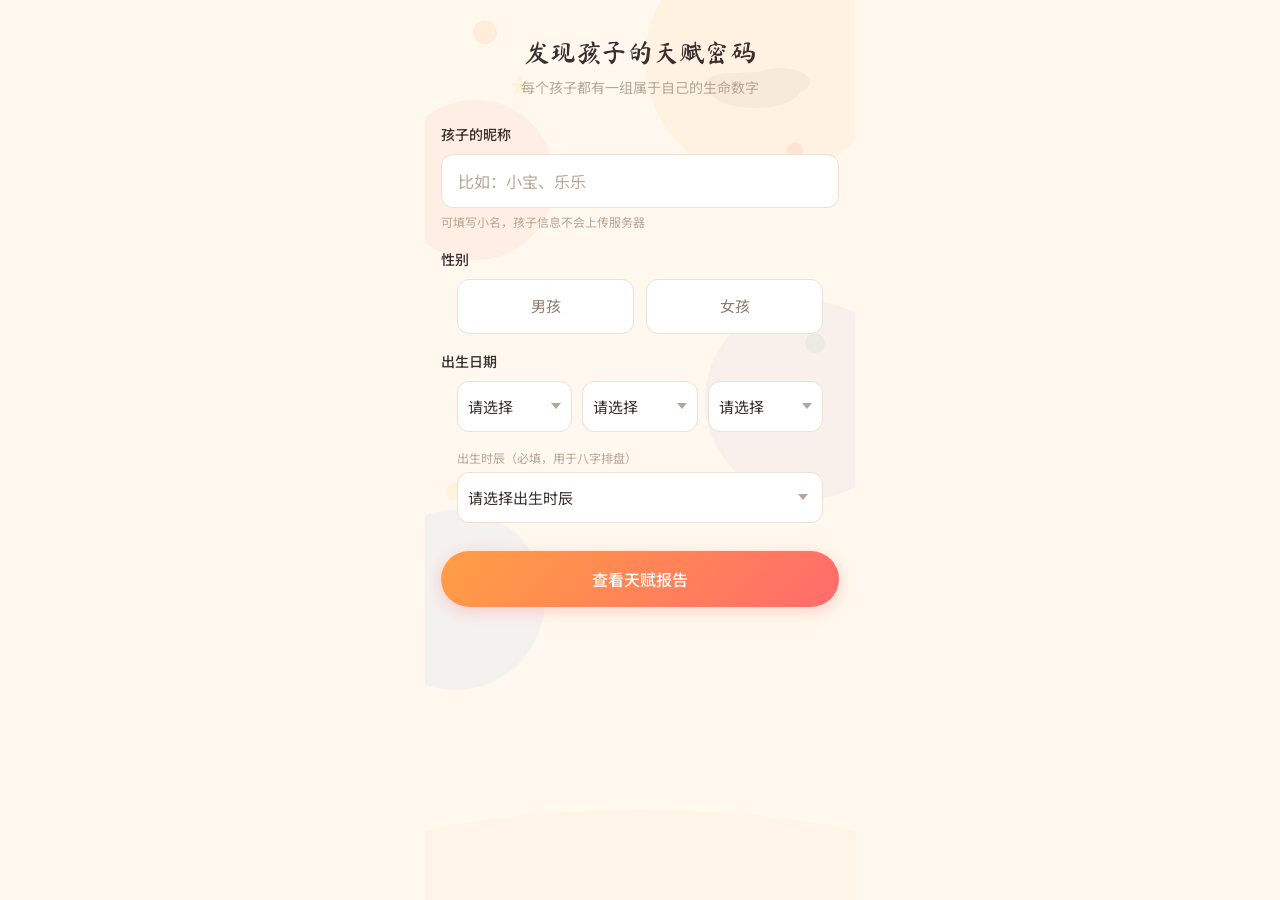
==== input.html @ 56b2bda5 "chore: save progress before switching projects [savepoint] - BaZi module: calcBazi/calcWuXing/calcGe" ====
<!DOCTYPE html>
<html lang="zh-CN">
<head>
<meta charset="UTF-8">
<meta name="viewport" content="width=device-width, initial-scale=1.0, maximum-scale=1.0, user-scalable=no">
<title>输入生日 · 生命数字</title>
<meta name="description" content="输入孩子的生日，发现属于TA的独特天赋密码">
<link rel="stylesheet" href="src/css/common.css">
<style>
  .header-area {
    padding: 36px 20px 12px;
    position: relative;
    z-index: var(--z-content);
    text-align: center;
  }
  .header-area .subtitle {
    font-size: 14px;
    color: var(--text-muted);
    margin-top: 6px;
  }

  .form-section {
    padding: 12px 0 24px;
    position: relative;
    z-index: var(--z-content);
  }

  /* Gender selector */
  .gender-group {
    display: flex;
    gap: 12px;
    margin: 0 16px 16px;
  }
  .gender-option {
    flex: 1;
    padding: 14px;
    border: 1.5px solid var(--border);
    border-radius: var(--radius-input);
    text-align: center;
    font-size: 15px;
    color: var(--text-secondary);
    cursor: pointer;
    background: var(--bg-card);
    transition: border-color var(--dur-fast), background var(--dur-fast);
    -webkit-tap-highlight-color: transparent;
    user-select: none;
  }
  .gender-option:hover { border-color: var(--border-strong); }
  .gender-option.active {
    border-color: var(--c1);
    background: #FFF5F5;
    color: var(--text-primary);
    font-weight: 500;
  }
  .gender-option:focus-visible { outline: 3px solid var(--c5); outline-offset: 2px; }

  /* Birthday picker row */
  .birthday-row {
    display: grid;
    grid-template-columns: 1fr 1fr 1fr;
    gap: 10px;
    margin: 0 16px 16px;
  }
  .birthday-row select {
    width: 100%;
    padding: 14px 10px;
    border: 1.5px solid var(--border);
    border-radius: var(--radius-input);
    font-size: 15px;
    font-family: var(--font-body);
    color: var(--text-primary);
    background: var(--bg-card);
    -webkit-appearance: none;
    appearance: none;
    background-image: url("data:image/svg+xml,%3Csvg xmlns='http://www.w3.org/2000/svg' width='10' height='6'%3E%3Cpath d='M0 0l5 6 5-6z' fill='%23B8A595'/%3E%3C/svg%3E");
    background-repeat: no-repeat;
    background-position: right 10px center;
    padding-right: 28px;
    cursor: pointer;
    transition: border-color var(--dur-fast);
  }
  .birthday-row select:focus {
    outline: none;
    border-color: var(--c5);
    box-shadow: 0 0 0 3px rgba(77,150,255,0.15);
  }

  .error-msg {
    color: var(--c1);
    font-size: 13px;
    margin: 4px 16px 0;
    display: none;
  }
  .error-msg.show { display: block; }

  /* === SVG Decoration === */
  .decor-svg {
    position: absolute;
    top: 0; left: 0; width: 100%; height: 100%;
    pointer-events: none; z-index: var(--z-decor);
  }
</style>
</head>
<body>
<div class="page" id="pageRoot">

  <!-- SVG decoration — clean geometric, not sketchy -->
  <svg class="decor-svg" viewBox="0 0 430 900" preserveAspectRatio="xMidYMin slice" xmlns="http://www.w3.org/2000/svg">
    <!-- Soft color washes -->
    <circle cx="340" cy="60" r="120" fill="#FF9F43" opacity="0.08"/>
    <circle cx="50" cy="180" r="80" fill="#FF6B6B" opacity="0.07"/>
    <circle cx="380" cy="400" r="100" fill="#9B72CF" opacity="0.06"/>
    <circle cx="30" cy="600" r="90" fill="#4D96FF" opacity="0.06"/>
    <!-- Bubbles -->
    <circle cx="60" cy="40" r="12" fill="#FF9F43" opacity="0.12">
      <animate attributeName="cy" values="40;28;40" dur="3s" repeatCount="indefinite"/>
    </circle>
    <circle cx="370" cy="160" r="8" fill="#FF6B6B" opacity="0.10">
      <animate attributeName="cy" values="160;148;160" dur="2.5s" repeatCount="indefinite"/>
    </circle>
    <circle cx="390" cy="350" r="10" fill="#6BCB77" opacity="0.10">
      <animate attributeName="cy" values="350;338;350" dur="3.5s" repeatCount="indefinite"/>
    </circle>
    <circle cx="30" cy="500" r="9" fill="#FFD93D" opacity="0.10">
      <animate attributeName="cy" values="500;488;500" dur="2.8s" repeatCount="indefinite"/>
    </circle>
    <!-- Stars -->
    <polygon points="95,75 97,83 105,83 99,88 101,96 95,91 89,96 91,88 85,83 93,83" fill="#FFD93D" opacity="0.13"/>
    <polygon points="350,280 352,286 358,286 353,290 355,296 350,292 345,296 347,290 342,286 348,286" fill="#C77DFF" opacity="0.10"/>
    <!-- Clouds (clean ellipses, not sketchy) -->
    <g opacity="0.09">
      <ellipse cx="330" cy="90" rx="45" ry="18" fill="#B8A595"/>
      <ellipse cx="355" cy="82" rx="30" ry="14" fill="#B8A595"/>
      <ellipse cx="305" cy="85" rx="25" ry="12" fill="#B8A595"/>
    </g>
    <!-- Ground arc -->
    <ellipse cx="215" cy="870" rx="280" ry="60" fill="#FF9F43" opacity="0.04"/>
  </svg>

  <div class="header-area">
    <h1 class="title-page">发现孩子的天赋密码</h1>
    <p class="subtitle">每个孩子都有一组属于自己的生命数字</p>
  </div>

  <form class="form-section" id="inputForm" autocomplete="off" novalidate>
    <!-- Name -->
    <div class="input-group">
      <label for="childName">孩子的昵称</label>
      <input type="text" id="childName" placeholder="比如：小宝、乐乐" maxlength="20" required>
      <div class="hint">可填写小名，孩子信息不会上传服务器</div>
    </div>

    <!-- Gender -->
    <div class="input-group">
      <label>性别</label>
      <div class="gender-group" id="genderGroup">
        <div class="gender-option" data-value="male" tabindex="0" role="radio" aria-checked="false">男孩</div>
        <div class="gender-option" data-value="female" tabindex="0" role="radio" aria-checked="false">女孩</div>
      </div>
    </div>

    <!-- Birthday -->
    <div class="input-group">
      <label>出生日期</label>
      <div class="birthday-row">
        <select id="birthYear" required></select>
        <select id="birthMonth" required></select>
        <select id="birthDay" required></select>
      </div>
      <div class="hint" style="margin:0 16px 4px;">出生时辰（必填，用于八字排盘）</div>
      <select id="birthHour" style="width:calc(100% - 32px);margin:0 16px 12px;padding:14px 10px;border:1.5px solid var(--border);border-radius:var(--radius-input);font-size:15px;font-family:var(--font-body);color:var(--text-primary);background:var(--bg-card);-webkit-appearance:none;appearance:none;background-image:url(&quot;data:image/svg+xml,%3Csvg xmlns='http://www.w3.org/2000/svg' width='10' height='6'%3E%3Cpath d='M0 0l5 6 5-6z' fill='%23B8A595'/%3E%3C/svg%3E&quot;);background-repeat:no-repeat;background-position:right 14px center;padding-right:32px;cursor:pointer;">
        <option value="">请选择出生时辰</option>
        <option value="23">子时 23:00-01:00</option>
        <option value="1">丑时 01:00-03:00</option>
        <option value="3">寅时 03:00-05:00</option>
        <option value="5">卯时 05:00-07:00</option>
        <option value="7">辰时 07:00-09:00</option>
        <option value="9">巳时 09:00-11:00</option>
        <option value="11">午时 11:00-13:00</option>
        <option value="13">未时 13:00-15:00</option>
        <option value="15">申时 15:00-17:00</option>
        <option value="17">酉时 17:00-19:00</option>
        <option value="19">戌时 19:00-21:00</option>
        <option value="21">亥时 21:00-23:00</option>
      </select>
    </div>

    <div class="error-msg" id="errorMsg"></div>

    <!-- Submit -->
    <div class="section">
      <button type="submit" class="btn-primary" style="margin: 0 16px; width: calc(100% - 32px);">
        查看天赋报告
      </button>
    </div>
  </form>

</div>

<script src="src/js/common.js"></script>
<script src="src/data/calculator.js"></script>
<script>
(function() {
  const form = document.getElementById('inputForm');
  const nameInput = document.getElementById('childName');
  const yearSelect = document.getElementById('birthYear');
  const monthSelect = document.getElementById('birthMonth');
  const daySelect = document.getElementById('birthDay');
  const hourSelect = document.getElementById('birthHour');
  const errorEl = document.getElementById('errorMsg');
  const genderGroup = document.getElementById('genderGroup');
  let selectedGender = '';

  // Populate selectors
  yearSelect.innerHTML = generateYearOptions(1980, getCurrentYear());
  monthSelect.innerHTML = generateMonthOptions();
  daySelect.innerHTML = generateDayOptions();

  // Gender selection
  genderGroup.addEventListener('click', function(e) {
    const opt = e.target.closest('.gender-option');
    if (!opt) return;
    genderGroup.querySelectorAll('.gender-option').forEach(o => {
      o.classList.remove('active');
      o.setAttribute('aria-checked', 'false');
    });
    opt.classList.add('active');
    opt.setAttribute('aria-checked', 'true');
    selectedGender = opt.dataset.value;
  });

  // Keyboard support for gender
  genderGroup.addEventListener('keydown', function(e) {
    if (e.key === 'Enter' || e.key === ' ') {
      e.preventDefault();
      const opt = e.target.closest('.gender-option');
      if (opt) { opt.click(); }
    }
  });

  // Validate
  function validate() {
    errorEl.classList.remove('show');
    if (!nameInput.value.trim()) {
      showError('请输入孩子的昵称');
      return false;
    }
    if (!selectedGender) {
      showError('请选择性别');
      return false;
    }
    if (!yearSelect.value || !monthSelect.value || !daySelect.value) {
      showError('请选择完整的出生日期');
      return false;
    }
    if (!hourSelect.value) {
      showError('请选择出生时辰（八字排盘必须）');
      return false;
    }
    const y = parseInt(yearSelect.value);
    const m = parseInt(monthSelect.value);
    const d = parseInt(daySelect.value);
    if (d > new Date(y, m, 0).getDate()) {
      showError('请选择正确的日期');
      return false;
    }
    // Future date check
    const bd = new Date(y, m - 1, d);
    if (bd > new Date()) {
      showError('出生日期不能是未来时间');
      return false;
    }
    return true;
  }

  function showError(msg) {
    errorEl.textContent = msg;
    errorEl.classList.add('show');
  }

  // Submit
  form.addEventListener('submit', function(e) {
    e.preventDefault();
    if (!validate()) return;

    const params = {
      name: nameInput.value.trim(),
      year: parseInt(yearSelect.value),
      month: parseInt(monthSelect.value),
      day: parseInt(daySelect.value),
      gender: selectedGender,
    };
    params.hour = parseInt(hourSelect.value);

    navigate('report-free.html', params);
  });
})();
</script>
</body>
</html>
---- src/css/common.css ----
@import url('https://fonts.googleapis.com/css2?family=Ma+Shan+Zheng&family=Noto+Sans+SC:wght@400;500;600&display=swap');

/* === Design Tokens === */
:root {
  /* Backgrounds */
  --bg-page: #FFF8EE;
  --bg-card: #FFFFFF;
  --bg-warm: #FFF5EB;
  --bg-soft: #FFFAF6;

  /* Borders */
  --border: #EDE0D5;
  --border-strong: #D4C4B2;

  /* Text */
  --text-primary: #3A2E2E;
  --text-secondary: #8C7A6B;
  --text-muted: #B8A595;

  /* Rainbow accent colors */
  --c1: #FF6B6B;
  --c2: #FF9F43;
  --c3: #FFD93D;
  --c4: #6BCB77;
  --c5: #4D96FF;
  --c6: #9B72CF;
  --c7: #C77DFF;
  --c8: #FFB830;
  --c9: #C4B5A5;

  /* Button */
  --btn-gradient: linear-gradient(135deg, #FF9F43, #FF6B6B);
  --btn-shadow: 0 4px 16px rgba(255, 107, 107, 0.3);

  /* Radius */
  --radius-page: 28px;
  --radius-card: 20px;
  --radius-input: 12px;
  --radius-btn: 100px;
  --radius-tag: 10px;

  /* Typography */
  --font-display: 'Ma Shan Zheng', cursive;
  --font-body: 'Noto Sans SC', system-ui, -apple-system, sans-serif;

  /* Z-index scale */
  --z-decor: 0;
  --z-content: 1;
  --z-sticky: 100;
  --z-overlay: 200;
  --z-modal: 300;
  --z-toast: 400;

  /* Transitions */
  --ease-out: cubic-bezier(0.19, 1, 0.22, 1);
  --dur-fast: 150ms;
  --dur-normal: 220ms;
  --dur-slow: 300ms;
}

/* === Reset === */
*, *::before, *::after { box-sizing: border-box; margin: 0; padding: 0; }

html {
  scroll-behavior: smooth;
  -webkit-text-size-adjust: 100%;
}

body {
  font-family: var(--font-body);
  background: var(--bg-page);
  color: var(--text-primary);
  line-height: 1.65;
  -webkit-font-smoothing: antialiased;
  -moz-osx-font-smoothing: grayscale;
  display: flex;
  justify-content: center;
  min-height: 100dvh;
}

/* === Page wrapper — max 430px mobile-first === */
.page {
  width: 100%;
  max-width: 430px;
  min-height: 100dvh;
  position: relative;
  overflow-x: hidden;
  padding-bottom: 40px;
}

/* === SVG decoration layer === */
.decor-layer {
  position: absolute;
  top: 0; left: 0; width: 100%; height: 100%;
  pointer-events: none;
  z-index: var(--z-decor);
  overflow: hidden;
}

/* === Buttons === */
.btn-primary {
  display: block;
  width: 100%;
  background: var(--btn-gradient);
  box-shadow: var(--btn-shadow);
  border-radius: var(--radius-btn);
  color: #fff;
  font-size: 16px;
  font-weight: 500;
  font-family: var(--font-body);
  padding: 16px 24px;
  border: none;
  cursor: pointer;
  text-align: center;
  text-decoration: none;
  transition: transform var(--dur-fast) var(--ease-out),
              box-shadow var(--dur-fast) var(--ease-out);
  -webkit-tap-highlight-color: transparent;
}
.btn-primary:hover { transform: translateY(-1px); box-shadow: 0 6px 24px rgba(255,107,107,0.4); }
.btn-primary:active { transform: scale(0.98); }
.btn-primary:focus-visible { outline: 3px solid var(--c5); outline-offset: 2px; }
.btn-primary:disabled { opacity: 0.5; cursor: not-allowed; transform: none; }

.btn-ghost {
  display: block;
  width: 100%;
  background: transparent;
  border: 1.5px solid var(--border);
  border-radius: var(--radius-btn);
  color: var(--text-secondary);
  font-size: 15px;
  font-weight: 400;
  font-family: var(--font-body);
  padding: 14px 24px;
  cursor: pointer;
  text-align: center;
  text-decoration: none;
  transition: border-color var(--dur-fast), color var(--dur-fast);
  -webkit-tap-highlight-color: transparent;
}
.btn-ghost:hover { border-color: var(--border-strong); color: var(--text-primary); }
.btn-ghost:active { background: var(--bg-warm); }
.btn-ghost:focus-visible { outline: 3px solid var(--c5); outline-offset: 2px; }

.btn-small {
  display: inline-block;
  background: var(--btn-gradient);
  color: #fff;
  font-size: 14px;
  font-weight: 500;
  font-family: var(--font-body);
  padding: 10px 22px;
  border-radius: var(--radius-btn);
  border: none;
  cursor: pointer;
  text-decoration: none;
  transition: transform var(--dur-fast) var(--ease-out);
}
.btn-small:hover { transform: translateY(-1px); }
.btn-small:active { transform: scale(0.97); }

/* === Cards === */
.card {
  background: var(--bg-card);
  border-radius: var(--radius-card);
  padding: 20px;
  margin: 0 16px 12px;
  position: relative;
  z-index: var(--z-content);
  box-shadow: 0 2px 12px rgba(58,46,46,0.06);
}

.card-warm {
  background: var(--bg-warm);
  border-radius: var(--radius-card);
  padding: 20px;
  margin: 0 16px 12px;
  position: relative;
  z-index: var(--z-content);
}

/* Orange gradient card (for missing numbers) */
.card-highlight {
  background: linear-gradient(135deg, #FFF5EB 0%, #FFF0E0 100%);
  border-radius: var(--radius-card);
  padding: 20px;
  margin: 0 16px 12px;
  position: relative;
  z-index: var(--z-content);
  border: 1.5px solid rgba(255,159,67,0.25);
}

/* === Typography === */
.title-page {
  font-family: var(--font-display);
  font-size: 26px;
  font-weight: 400;
  color: var(--text-primary);
  letter-spacing: -0.01em;
  line-height: 1.3;
}

.title-section {
  font-family: var(--font-display);
  font-size: 22px;
  font-weight: 400;
  color: var(--text-primary);
  line-height: 1.35;
}

.body-text {
  font-size: 15px;
  color: var(--text-secondary);
  line-height: 1.7;
  max-width: 65ch;
  text-wrap: pretty;
}

.caption {
  font-size: 13px;
  color: var(--text-muted);
  line-height: 1.5;
}

/* === Animations === */
@keyframes numberBounce {
  0% { transform: scale(0); opacity: 0; }
  60% { transform: scale(1.12); }
  100% { transform: scale(1); opacity: 1; }
}

@keyframes fadeUp {
  from { opacity: 0; transform: translateY(16px); }
  to { opacity: 1; transform: translateY(0); }
}

@keyframes float {
  0%, 100% { transform: translateY(0); }
  50% { transform: translateY(-6px); }
}

@keyframes compassCalibrate {
  0%   { opacity: 0; transform: scale(0.8) rotate(-180deg); }
  70%  { transform: scale(1.05) rotate(10deg); }
  100% { opacity: 1; transform: scale(1) rotate(0deg); }
}

.anim-fade-up {
  animation: fadeUp 0.4s var(--ease-out) both;
}

.stagger-1 { animation-delay: 0.05s; }
.stagger-2 { animation-delay: 0.12s; }
.stagger-3 { animation-delay: 0.19s; }
.stagger-4 { animation-delay: 0.26s; }
.stagger-5 { animation-delay: 0.33s; }
.stagger-6 { animation-delay: 0.40s; }

@media (prefers-reduced-motion: reduce) {
  *, *::before, *::after {
    animation-duration: 0.01ms !important;
    animation-iteration-count: 1 !important;
    transition-duration: 0.01ms !important;
  }
}

/* ============================================
   彩虹天赋罗盘 v3 — 300x300 指南针
   ============================================ */

.compass-wrapper {
  display: flex;
  flex-direction: column;
  align-items: center;
  padding: 16px 0 8px;
  position: relative;
  z-index: var(--z-content);
}

.compass-container {
  position: relative;
  width: 300px;
  height: 300px;
  animation: compassCalibrate 1.5s cubic-bezier(0.25, 1, 0.5, 1) forwards;
}

.compass-main-svg {
  position: absolute;
  top: 0; left: 0;
  width: 100%; height: 100%;
  pointer-events: none;
}

/* Center badge */
.compass-center {
  position: absolute;
  top: 50%; left: 50%;
  transform: translate(-50%, -50%);
  z-index: 3;
}

.compass-center-badge {
  width: 80px; height: 80px;
  border-radius: 50%;
  display: flex;
  align-items: center;
  justify-content: center;
  font-family: var(--font-display);
  font-size: 48px;
  color: #FFFFFF;
  box-shadow: 0 4px 24px rgba(0,0,0,0.14);
  position: relative;
  z-index: 3;
}

.compass-center-ring {
  position: absolute;
  width: 96px; height: 96px;
  border-radius: 50%;
  top: 50%; left: 50%;
  transform: translate(-50%, -50%);
  border: 2px solid rgba(212,196,178,0.35);
  pointer-events: none;
  z-index: 2;
}

/* Rotating dashed rings */
@keyframes ringRotateCW {
  from { transform: rotate(0deg); }
  to   { transform: rotate(360deg); }
}
@keyframes ringRotateCCW {
  from { transform: rotate(360deg); }
  to   { transform: rotate(0deg); }
}

.compass-ring-inner {
  transform-origin: 150px 150px;
  animation: ringRotateCW 22s linear infinite;
}

.compass-ring-outer {
  transform-origin: 150px 150px;
  animation: ringRotateCCW 28s linear infinite;
}

/* Compass summary text */
.compass-summary {
  text-align: center;
  font-size: 14px;
  color: var(--text-secondary);
  max-width: 300px;
  margin: 8px auto 0;
  line-height: 1.6;
  position: relative;
  z-index: var(--z-content);
}

/* Compass label */
.compass-label {
  text-align: center;
  font-family: var(--font-display);
  font-size: 18px;
  color: var(--text-primary);
  margin-top: 4px;
  position: relative;
  z-index: var(--z-content);
}

.compass-sub-label {
  text-align: center;
  font-size: 13px;
  color: var(--text-muted);
  margin-top: 2px;
  margin-bottom: 4px;
  position: relative;
  z-index: var(--z-content);
}

/* ============================================
   Report sections (free page)
   ============================================ */

/* Section header */
.section-header {
  display: flex; align-items: center; gap: 10px;
  margin: 20px 16px 8px;
  position: relative;
  z-index: var(--z-content);
}
.section-header .section-icon {
  width: 28px; height: 28px;
  border-radius: 50%;
  display: flex; align-items: center; justify-content: center;
  font-size: 14px;
  color: #fff;
  flex-shrink: 0;
}
.section-header .section-title {
  font-family: var(--font-display);
  font-size: 20px;
  color: var(--text-primary);
}

/* Strengths — colored dot list */
.strength-list {
  list-style: none;
  padding: 0;
}
.strength-list li {
  font-size: 15px;
  color: var(--text-secondary);
  line-height: 1.7;
  padding: 6px 0 6px 24px;
  position: relative;
}
.strength-dot {
  position: absolute;
  left: 0; top: 14px;
  width: 10px; height: 10px;
  border-radius: 50%;
}

/* Direction tags */
.direction-tags {
  display: flex; flex-wrap: wrap; gap: 10px;
}
.direction-tag {
  display: inline-block;
  font-size: 14px;
  font-weight: 500;
  padding: 8px 16px;
  border-radius: var(--radius-tag);
  color: #fff;
}

/* Parenting tips — numbered list */
.tips-list {
  list-style: none;
  padding: 0;
  counter-reset: tip;
}
.tips-list li {
  font-size: 15px;
  color: var(--text-secondary);
  line-height: 1.7;
  padding: 8px 0 8px 28px;
  position: relative;
  counter-increment: tip;
}
.tips-list li::before {
  content: counter(tip);
  position: absolute;
  left: 0; top: 10px;
  width: 20px; height: 20px;
  border-radius: 50%;
  background: var(--c2);
  color: #fff;
  font-size: 12px;
  font-weight: 600;
  display: flex; align-items: center; justify-content: center;
}

/* Missing number item */
.missing-item {
  display: flex; align-items: flex-start; gap: 12px;
  padding: 14px 0;
}
.missing-item + .missing-item {
  border-top: 1px solid rgba(0,0,0,0.06);
}
.missing-num-badge {
  width: 40px; height: 40px;
  border-radius: 50%;
  display: flex; align-items: center; justify-content: center;
  font-family: var(--font-display);
  font-size: 22px;
  color: #fff;
  flex-shrink: 0;
}
.missing-num-body {
  flex: 1;
}
.missing-num-desc {
  font-size: 14px;
  color: var(--text-secondary);
  line-height: 1.6;
}
.missing-num-advice {
  font-size: 13px;
  color: var(--c2);
  font-weight: 500;
  margin-top: 4px;
}

/* No missing — balanced */
.missing-balanced {
  text-align: center;
  padding: 16px 0;
}
.missing-balanced .balanced-icon {
  font-size: 36px;
  display: block;
  margin-bottom: 8px;
}
.missing-balanced .balanced-text {
  font-size: 15px;
  color: var(--text-secondary);
  line-height: 1.6;
}

/* ============================================
   Paywall (dashed card, no QR)
   ============================================ */

.paywall-card {
  margin: 20px 16px;
  padding: 24px 20px;
  border: 2px dashed var(--border-strong);
  border-radius: var(--radius-card);
  background: var(--bg-card);
  text-align: center;
  position: relative;
  z-index: var(--z-content);
}

.paywall-title {
  font-family: var(--font-display);
  font-size: 22px;
  color: var(--text-primary);
  margin-bottom: 4px;
}

.paywall-price {
  font-family: var(--font-display);
  font-size: 32px;
  color: var(--c1);
}

.paywall-list {
  text-align: left;
  list-style: none;
  display: inline-block;
  margin: 16px 0;
}
.paywall-list li {
  font-size: 14px;
  color: var(--text-secondary);
  line-height: 2.2;
}
.paywall-list li::before {
  content: '✦ ';
  color: var(--c2);
  font-size: 12px;
}

/* ============================================
   Rainbow intro card (index.html)
   ============================================ */

.intro-card {
  background: var(--bg-card);
  border-radius: var(--radius-card);
  padding: 20px;
  margin: 0 16px 12px;
  position: relative;
  z-index: var(--z-content);
  box-shadow: 0 2px 12px rgba(58,46,46,0.05);
}
.intro-card::before {
  content: '';
  position: absolute;
  left: 0; top: 16px; bottom: 16px;
  width: 3px;
  border-radius: 2px;
  background: linear-gradient(180deg,
    #FF6B6B, #FF9F43, #FFD93D, #6BCB77, #4D96FF, #9B72CF, #C77DFF);
}
.intro-card .intro-title {
  font-family: var(--font-display);
  font-size: 18px;
  color: var(--text-primary);
  margin-bottom: 8px;
}
.intro-card .intro-text {
  font-size: 14px;
  color: var(--text-secondary);
  line-height: 1.75;
}

/* ============================================
   简版罗盘（report-free 顶部，适合截图分享）
   ============================================ */

.compass-mini {
  display: flex; flex-direction: column; align-items: center;
  padding: 24px 0 8px;
  position: relative;
  z-index: var(--z-content);
  max-width: 80%;
  margin: 0 auto;
}

.compass-mini-ring {
  position: relative;
  width: 200px; height: 200px;
}

.compass-mini-ring svg {
  width: 100%; height: 100%;
}

.compass-mini-badge {
  position: absolute;
  top: 50%; left: 50%;
  transform: translate(-50%, -50%);
  width: 100px; height: 100px;
  border-radius: 50%;
  display: flex; flex-direction: column;
  align-items: center; justify-content: center;
  font-family: var(--font-display);
  color: #fff;
  z-index: 2;
}

.compass-mini-num {
  font-size: 52px; line-height: 1;
}

.compass-mini-name {
  font-size: 14px; margin-top: 2px;
  font-family: var(--font-body);
  font-weight: 500;
}

.compass-mini-core {
  font-family: var(--font-display);
  font-size: 24px;
  color: var(--text-primary);
  margin-top: 12px;
  text-align: center;
}

.compass-mini-desc {
  font-size: 13px;
  color: var(--text-muted);
  margin-top: 4px;
  text-align: center;
}

/* ============================================
   3×3 数字九宫格
   ============================================ */

.num-grid {
  display: grid;
  grid-template-columns: repeat(3, 1fr);
  grid-template-rows: repeat(3, 1fr);
  gap: 8px;
  width: 100%;
  max-width: 280px;
  margin: 0 auto;
  aspect-ratio: 1;
}

.num-grid-cell {
  position: relative;
  border-radius: 12px;
  display: flex;
  flex-direction: column;
  align-items: center;
  justify-content: center;
  aspect-ratio: 1;
}

.num-grid-cell.present {
  background: var(--bg-warm);
  border: 2px solid transparent;
}
.num-grid-cell.present .cell-num {
  font-family: var(--font-display);
  font-size: 30px;
  color: var(--text-primary);
  line-height: 1;
}
.num-grid-cell.present .cell-count {
  position: absolute;
  top: 6px; right: 8px;
  font-size: 12px;
  font-weight: 600;
  color: var(--text-secondary);
}
.num-grid-cell.present .cell-dot {
  width: 52px; height: 52px;
  border-radius: 50%;
  display: flex; align-items: center; justify-content: center;
  margin-bottom: 2px;
}

.num-grid-cell.missing {
  background: transparent;
  border: 1.5px dashed var(--border);
}
.num-grid-cell.missing .cell-num {
  font-family: var(--font-display);
  font-size: 26px;
  color: #D4C4B2;
  line-height: 1;
}
.num-grid-cell.missing .cell-label {
  font-size: 9px;
  color: var(--text-muted);
}

/* Grid tags */
.grid-tags {
  display: flex; flex-wrap: wrap; gap: 6px;
  margin-top: 12px;
  justify-content: center;
}
.grid-tag {
  display: inline-block;
  font-size: 12px;
  font-weight: 500;
  padding: 4px 10px;
  border-radius: var(--radius-tag);
  color: #fff;
}
.grid-tag.missing-tag {
  background: #E8E0D8;
  color: #A8917A;
}

/* Tag row labels */
.grid-tag-row {
  display: flex; align-items: center; gap: 8px;
  margin-top: 12px;
  justify-content: center;
  flex-wrap: wrap;
}
.grid-tag-label {
  font-size: 11px;
  font-weight: 500;
  padding: 3px 8px;
  border-radius: 4px;
  color: #fff;
}
.grid-tag-label.green { background: var(--c4); }
.grid-tag-label.red { background: var(--c1); }

/* ============================================
   Connection lines card
   ============================================ */

.connection-item {
  display: flex; align-items: flex-start; gap: 10px;
  padding: 10px 0;
}
.connection-item + .connection-item {
  border-top: 1px solid var(--border);
}
.connection-tags {
  display: flex; align-items: center; gap: 6px;
  flex-shrink: 0;
  min-width: 64px;
}
.connection-num-tag {
  width: 26px; height: 26px;
  border-radius: 50%;
  display: flex; align-items: center; justify-content: center;
  font-size: 13px; font-weight: 600;
  color: #fff;
}
.connection-arrow {
  font-size: 12px;
  color: var(--text-muted);
}
.connection-info {
  flex: 1;
}
.connection-name {
  font-size: 14px;
  font-weight: 500;
  color: var(--text-primary);
}
.connection-desc {
  font-size: 13px;
  color: var(--text-secondary);
  line-height: 1.5;
  margin-top: 2px;
}
.connection-triple {
  background: linear-gradient(135deg, #FFF5EB, #FFF0E0);
  border: 1.5px solid rgba(255,159,67,0.2);
  border-radius: 10px;
  padding: 10px 12px;
}
.connection-triple .connection-name {
  color: var(--c2);
}

/* ============================================
   Dual-circle compatibility SVG
   ============================================ */

.compat-circles {
  display: flex; justify-content: center;
  padding: 16px 0;
}
.compat-circles svg {
  width: 260px; height: 180px;
}

.compat-score-bar {
  display: flex; align-items: center; gap: 10px;
  justify-content: center;
  margin-top: 8px;
}
.compat-score-label {
  font-size: 13px;
  color: var(--text-secondary);
}
.compat-score-track {
  width: 160px; height: 6px;
  background: #EDE0D5;
  border-radius: 3px;
  overflow: hidden;
}
.compat-score-fill {
  height: 100%;
  border-radius: 3px;
  background: linear-gradient(90deg, var(--c1), var(--c2), var(--c4));
  transition: width 0.8s var(--ease-out);
}
.compat-score-num {
  font-family: var(--font-display);
  font-size: 20px;
  color: var(--text-primary);
}

/* ============================================
   Compatibility cards
   ============================================ */

/* Relation card */
.relation-card {
  text-align: center;
}
.relation-type {
  display: inline-block;
  font-family: var(--font-display);
  font-size: 18px;
  color: var(--c2);
  padding: 4px 16px;
  background: var(--bg-warm);
  border-radius: var(--radius-btn);
  margin-bottom: 8px;
}
.relation-summary {
  font-size: 14px;
  color: var(--text-secondary);
  line-height: 1.7;
}

/* Conflict item */
.conflict-item {
  padding: 10px 0 10px 14px;
  border-left: 3px solid;
  margin-bottom: 8px;
}
.conflict-item .conflict-scene {
  font-size: 14px;
  font-weight: 500;
  color: var(--text-primary);
  margin-bottom: 4px;
}
.conflict-item .conflict-reason {
  font-size: 13px;
  color: var(--text-secondary);
  line-height: 1.5;
}

/* Blindspot card */
.blindspot-card {
  background: var(--bg-warm);
  border-radius: var(--radius-card);
  padding: 18px;
  margin: 0 16px 12px;
  position: relative;
  z-index: var(--z-content);
}
.blindspot-label {
  font-size: 12px;
  color: var(--text-muted);
  font-weight: 500;
  margin-bottom: 6px;
}
.blindspot-text {
  font-size: 14px;
  color: var(--text-secondary);
  line-height: 1.75;
}

/* Dad entry card */
.dad-entry-card {
  margin: 0 16px 12px;
  padding: 18px;
  border: 2px dashed var(--border);
  border-radius: var(--radius-card);
  text-align: center;
  position: relative;
  z-index: var(--z-content);
}
.dad-entry-label {
  font-size: 14px;
  color: var(--text-secondary);
  margin-bottom: 10px;
}
.dad-entry-form {
  display: grid;
  grid-template-columns: 1fr 1fr 1fr;
  gap: 8px;
}
.dad-entry-form select {
  padding: 10px 6px;
  border: 1.5px solid var(--border);
  border-radius: var(--radius-input);
  font-size: 14px;
  font-family: var(--font-body);
  color: var(--text-primary);
  background: var(--bg-card);
  -webkit-appearance: none; appearance: none;
}

/* === Form inputs === */
.input-group {
  margin: 0 16px 16px;
  position: relative;
  z-index: var(--z-content);
}

.input-group label {
  display: block;
  font-size: 14px;
  font-weight: 500;
  color: var(--text-primary);
  margin-bottom: 8px;
}

.input-group input,
.input-group select {
  width: 100%;
  padding: 14px 16px;
  border: 1.5px solid var(--border);
  border-radius: var(--radius-input);
  font-size: 16px;
  font-family: var(--font-body);
  color: var(--text-primary);
  background: var(--bg-card);
  transition: border-color var(--dur-fast);
  -webkit-appearance: none;
  appearance: none;
}

.input-group input::placeholder { color: var(--text-muted); }

.input-group input:focus,
.input-group select:focus {
  outline: none;
  border-color: var(--c5);
  box-shadow: 0 0 0 3px rgba(77,150,255,0.15);
}

.input-group .hint {
  font-size: 12px;
  color: var(--text-muted);
  margin-top: 4px;
}

/* === Tag / Badge === */
.tag {
  display: inline-block;
  background: var(--bg-warm);
  color: var(--text-secondary);
  font-size: 13px;
  padding: 4px 12px;
  border-radius: var(--radius-tag);
  font-weight: 500;
}

/* === Misc === */
.text-center { text-align: center; }
.mt-12 { margin-top: 12px; }
.mt-16 { margin-top: 16px; }
.mt-24 { margin-top: 24px; }
.mb-12 { margin-bottom: 12px; }
.mb-16 { margin-bottom: 16px; }
.mx-16 { margin-left: 16px; margin-right: 16px; }

/* Focus ring for accessibility */
:focus-visible {
  outline: 3px solid var(--c5);
  outline-offset: 2px;
}

/* Skip link */
.skip-link {
  position: fixed; top: -100px; left: 16px;
  background: var(--c1); color: #fff; padding: 8px 16px;
  border-radius: var(--radius-tag); z-index: var(--z-toast);
  font-size: 14px;
}
.skip-link:focus { top: 16px; }
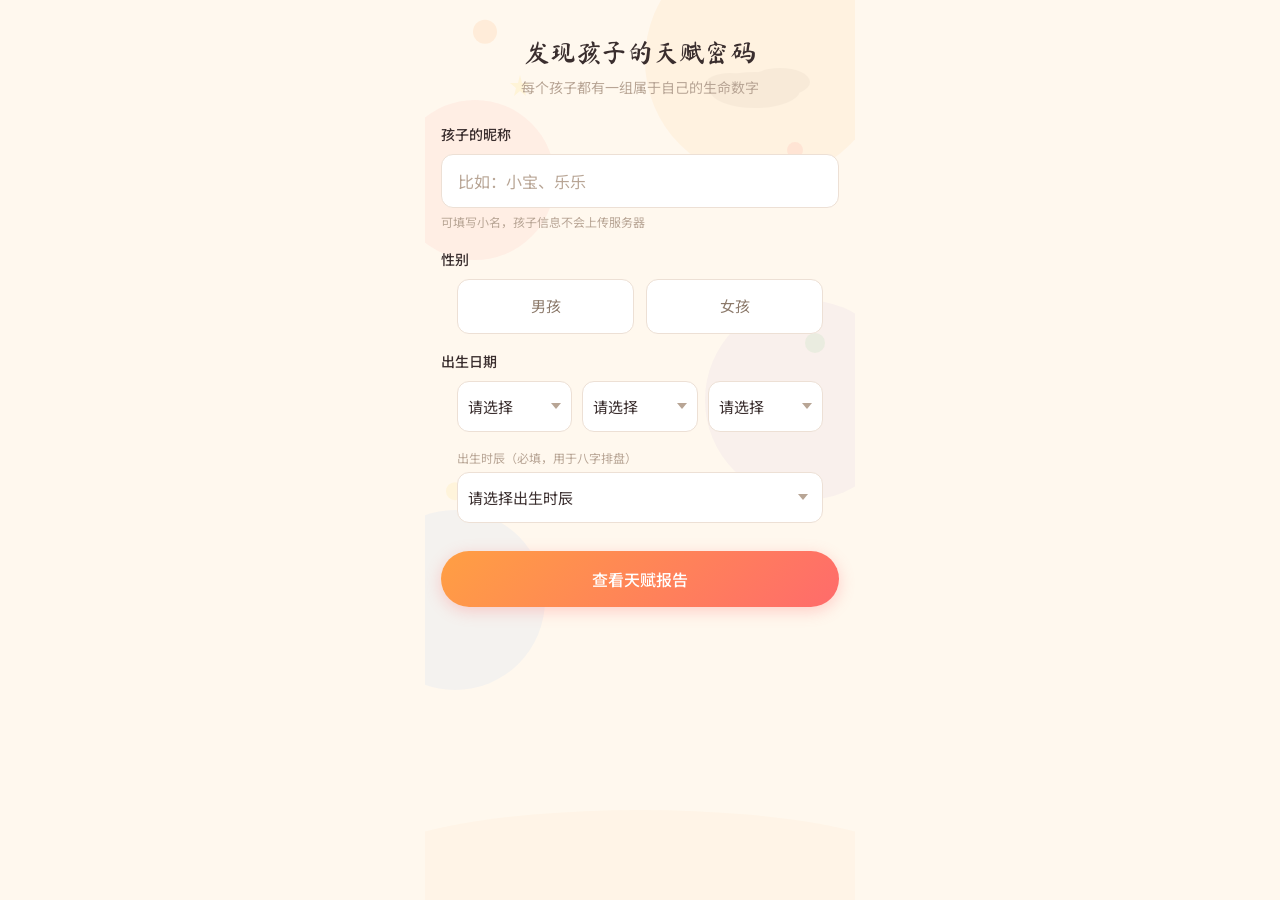
==== commit 42bd1e14: "feat: 成人版+宝宝版双模式，彩虹天赋罗盘+八字联动 - 成人版新增双盘联动共鸣模型 (DUAL_DISK_RESONANCE) - 宝宝版性格文案重写（客厅行为视角 + 天赋代价平衡） - 9年" ====
--- a/input.html
+++ b/input.html
@@ -138,24 +138,24 @@
   </svg>
 
   <div class="header-area">
-    <h1 class="title-page">发现孩子的天赋密码</h1>
-    <p class="subtitle">每个孩子都有一组属于自己的生命数字</p>
+    <h1 class="title-page" id="pageTitle">发现孩子的天赋密码</h1>
+    <p class="subtitle" id="pageSubtitle">每个孩子都有一组属于自己的生命数字</p>
   </div>
 
   <form class="form-section" id="inputForm" autocomplete="off" novalidate>
     <!-- Name -->
     <div class="input-group">
-      <label for="childName">孩子的昵称</label>
+      <label for="childName" id="nameLabel">孩子的昵称</label>
       <input type="text" id="childName" placeholder="比如：小宝、乐乐" maxlength="20" required>
-      <div class="hint">可填写小名，孩子信息不会上传服务器</div>
+      <div class="hint" id="nameHint">可填写小名，孩子信息不会上传服务器</div>
     </div>
 
     <!-- Gender -->
     <div class="input-group">
       <label>性别</label>
       <div class="gender-group" id="genderGroup">
-        <div class="gender-option" data-value="male" tabindex="0" role="radio" aria-checked="false">男孩</div>
-        <div class="gender-option" data-value="female" tabindex="0" role="radio" aria-checked="false">女孩</div>
+        <div class="gender-option" data-value="male" tabindex="0" role="radio" aria-checked="false" id="genderMale">男孩</div>
+        <div class="gender-option" data-value="female" tabindex="0" role="radio" aria-checked="false" id="genderFemale">女孩</div>
       </div>
     </div>
 
@@ -167,7 +167,7 @@
         <select id="birthMonth" required></select>
         <select id="birthDay" required></select>
       </div>
-      <div class="hint" style="margin:0 16px 4px;">出生时辰（必填，用于八字排盘）</div>
+      <div class="hint" style="margin:0 16px 4px;" id="hourHint">出生时辰（必填，用于八字排盘）</div>
       <select id="birthHour" style="width:calc(100% - 32px);margin:0 16px 12px;padding:14px 10px;border:1.5px solid var(--border);border-radius:var(--radius-input);font-size:15px;font-family:var(--font-body);color:var(--text-primary);background:var(--bg-card);-webkit-appearance:none;appearance:none;background-image:url(&quot;data:image/svg+xml,%3Csvg xmlns='http://www.w3.org/2000/svg' width='10' height='6'%3E%3Cpath d='M0 0l5 6 5-6z' fill='%23B8A595'/%3E%3C/svg%3E&quot;);background-repeat:no-repeat;background-position:right 14px center;padding-right:32px;cursor:pointer;">
         <option value="">请选择出生时辰</option>
         <option value="23">子时 23:00-01:00</option>
@@ -189,7 +189,7 @@
 
     <!-- Submit -->
     <div class="section">
-      <button type="submit" class="btn-primary" style="margin: 0 16px; width: calc(100% - 32px);">
+      <button type="submit" class="btn-primary" id="submitBtn" style="margin: 0 16px; width: calc(100% - 32px);">
         查看天赋报告
       </button>
     </div>
@@ -201,6 +201,22 @@
 <script src="src/data/calculator.js"></script>
 <script>
 (function() {
+  // ═══ Type-based switching ═══
+  var urlParams = new URLSearchParams(window.location.search);
+  var isAdult = urlParams.get('type') === 'adult';
+
+  if (isAdult) {
+    document.getElementById('pageTitle').textContent = '输入你的信息';
+    document.getElementById('pageSubtitle').textContent = '每个数字都是一段独特的人生密码';
+    document.getElementById('nameLabel').textContent = '你的名字或昵称';
+    document.getElementById('childName').placeholder = '比如：小雨、Anna...';
+    document.getElementById('nameHint').textContent = '信息仅用于生成报告，完全不存储';
+    document.getElementById('genderMale').textContent = '男生';
+    document.getElementById('genderFemale').textContent = '女生';
+    document.getElementById('submitBtn').textContent = '生成我的生命数字';
+    document.getElementById('hourHint').textContent = '你的出生时辰（必填，用于八字排盘）';
+  }
+
   const form = document.getElementById('inputForm');
   const nameInput = document.getElementById('childName');
   const yearSelect = document.getElementById('birthYear');
@@ -242,11 +258,11 @@
   function validate() {
     errorEl.classList.remove('show');
     if (!nameInput.value.trim()) {
-      showError('请输入孩子的昵称');
+      showError(isAdult ? '请输入你的名字或昵称' : '请输入孩子的昵称');
       return false;
     }
     if (!selectedGender) {
-      showError('请选择性别');
+      showError(isAdult ? '请选择你的性别' : '请选择性别');
       return false;
     }
     if (!yearSelect.value || !monthSelect.value || !daySelect.value) {
@@ -284,6 +300,7 @@
     if (!validate()) return;
 
     const params = {
+      type: isAdult ? 'adult' : 'baby',
       name: nameInput.value.trim(),
       year: parseInt(yearSelect.value),
       month: parseInt(monthSelect.value),
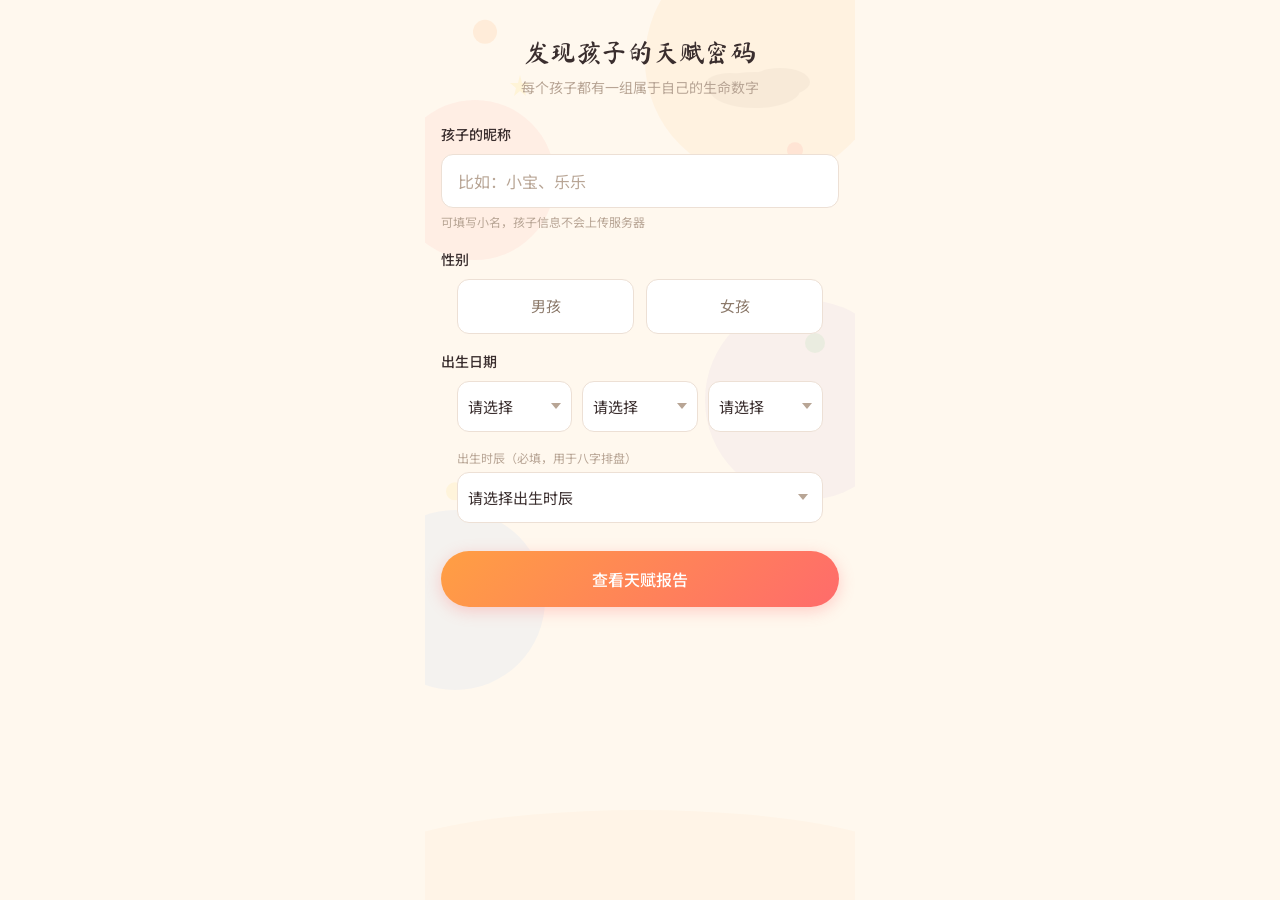
==== commit 00ee8f06: "Fix form submission: bypass buildParams, use native <a> links, add name attributes for native form f" ====
--- a/input.html
+++ b/input.html
@@ -142,11 +142,11 @@
     <p class="subtitle" id="pageSubtitle">每个孩子都有一组属于自己的生命数字</p>
   </div>
 
-  <form class="form-section" id="inputForm" autocomplete="off" novalidate>
+  <form class="form-section" id="inputForm" action="report-free.html" method="GET" autocomplete="off" novalidate>
     <!-- Name -->
     <div class="input-group">
       <label for="childName" id="nameLabel">孩子的昵称</label>
-      <input type="text" id="childName" placeholder="比如：小宝、乐乐" maxlength="20" required>
+      <input type="text" id="childName" name="name" placeholder="比如：小宝、乐乐" maxlength="20" required>
       <div class="hint" id="nameHint">可填写小名，孩子信息不会上传服务器</div>
     </div>
 
@@ -163,12 +163,14 @@
     <div class="input-group">
       <label>出生日期</label>
       <div class="birthday-row">
-        <select id="birthYear" required></select>
-        <select id="birthMonth" required></select>
-        <select id="birthDay" required></select>
+        <select id="birthYear" name="year" required></select>
+        <select id="birthMonth" name="month" required></select>
+        <select id="birthDay" name="day" required></select>
       </div>
       <div class="hint" style="margin:0 16px 4px;" id="hourHint">出生时辰（必填，用于八字排盘）</div>
-      <select id="birthHour" style="width:calc(100% - 32px);margin:0 16px 12px;padding:14px 10px;border:1.5px solid var(--border);border-radius:var(--radius-input);font-size:15px;font-family:var(--font-body);color:var(--text-primary);background:var(--bg-card);-webkit-appearance:none;appearance:none;background-image:url(&quot;data:image/svg+xml,%3Csvg xmlns='http://www.w3.org/2000/svg' width='10' height='6'%3E%3Cpath d='M0 0l5 6 5-6z' fill='%23B8A595'/%3E%3C/svg%3E&quot;);background-repeat:no-repeat;background-position:right 14px center;padding-right:32px;cursor:pointer;">
+      <input type="hidden" name="type" id="typeField" value="baby">
+      <input type="hidden" name="gender" id="genderField" value="">
+      <select id="birthHour" name="hour" style="width:calc(100% - 32px);margin:0 16px 12px;padding:14px 10px;border:1.5px solid var(--border);border-radius:var(--radius-input);font-size:15px;font-family:var(--font-body);color:var(--text-primary);background:var(--bg-card);-webkit-appearance:none;appearance:none;background-image:url(&quot;data:image/svg+xml,%3Csvg xmlns='http://www.w3.org/2000/svg' width='10' height='6'%3E%3Cpath d='M0 0l5 6 5-6z' fill='%23B8A595'/%3E%3C/svg%3E&quot;);background-repeat:no-repeat;background-position:right 14px center;padding-right:32px;cursor:pointer;">
         <option value="">请选择出生时辰</option>
         <option value="23">子时 23:00-01:00</option>
         <option value="1">丑时 01:00-03:00</option>
@@ -217,6 +219,9 @@
     document.getElementById('hourHint').textContent = '你的出生时辰（必填，用于八字排盘）';
   }
 
+  // Set hidden type field
+  document.getElementById('typeField').value = isAdult ? 'adult' : 'baby';
+
   const form = document.getElementById('inputForm');
   const nameInput = document.getElementById('childName');
   const yearSelect = document.getElementById('birthYear');
@@ -243,6 +248,7 @@
     opt.classList.add('active');
     opt.setAttribute('aria-checked', 'true');
     selectedGender = opt.dataset.value;
+    document.getElementById('genderField').value = selectedGender;
   });
 
   // Keyboard support for gender
@@ -299,17 +305,16 @@
     e.preventDefault();
     if (!validate()) return;
 
-    const params = {
-      type: isAdult ? 'adult' : 'baby',
-      name: nameInput.value.trim(),
-      year: parseInt(yearSelect.value),
-      month: parseInt(monthSelect.value),
-      day: parseInt(daySelect.value),
-      gender: selectedGender,
-    };
-    params.hour = parseInt(hourSelect.value);
-
-    navigate('report-free.html', params);
+    var url = 'report-free.html' +
+      '?type=' + encodeURIComponent(isAdult ? 'adult' : 'baby') +
+      '&name=' + encodeURIComponent(nameInput.value.trim()) +
+      '&year=' + yearSelect.value +
+      '&month=' + monthSelect.value +
+      '&day=' + daySelect.value +
+      '&gender=' + encodeURIComponent(selectedGender) +
+      '&hour=' + hourSelect.value;
+
+    window.location.href = url;
   });
 })();
 </script>
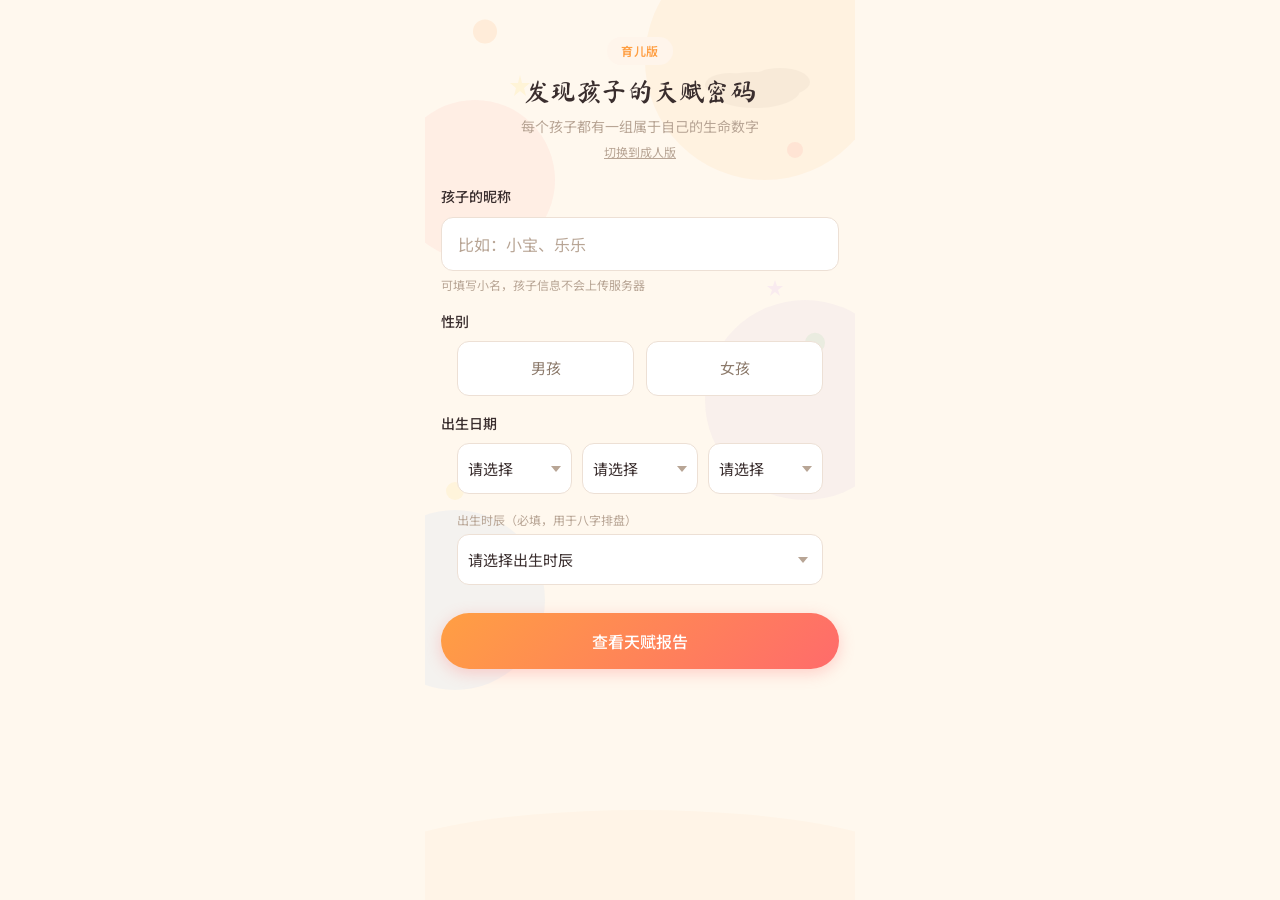
==== commit b57781c7: "Add prominent mode badge + toggle to input page for clear baby/adult visual differentiation" ====
--- a/input.html
+++ b/input.html
@@ -18,6 +18,31 @@
     color: var(--text-muted);
     margin-top: 6px;
   }
+
+  /* Mode badge */
+  .mode-badge {
+    display: inline-block;
+    font-size: 12px;
+    font-weight: 600;
+    padding: 4px 14px;
+    border-radius: 100px;
+    margin-bottom: 10px;
+    letter-spacing: 0.5px;
+  }
+  .mode-baby { background: #FFF5EB; color: #FF9F43; }
+  .mode-adult { background: #F8F4FF; color: #9B72CF; }
+
+  /* Mode toggle */
+  .mode-toggle {
+    display: block;
+    font-size: 12px;
+    color: var(--text-muted);
+    margin-top: 4px;
+    text-decoration: underline;
+    cursor: pointer;
+    -webkit-tap-highlight-color: transparent;
+  }
+  .mode-toggle:hover { color: var(--text-secondary); }
 
   .form-section {
     padding: 12px 0 24px;
@@ -138,8 +163,10 @@
   </svg>
 
   <div class="header-area">
+    <div class="mode-badge mode-baby" id="modeBadge">育儿版</div>
     <h1 class="title-page" id="pageTitle">发现孩子的天赋密码</h1>
     <p class="subtitle" id="pageSubtitle">每个孩子都有一组属于自己的生命数字</p>
+    <span class="mode-toggle" id="modeToggle" style="display:none;">切换到成人版</span>
   </div>
 
   <form class="form-section" id="inputForm" action="report-free.html" method="GET" autocomplete="off" novalidate>
@@ -207,6 +234,25 @@
   var urlParams = new URLSearchParams(window.location.search);
   var isAdult = urlParams.get('type') === 'adult';
 
+  var babyColor = '#FF9F43';
+  var adultColor = '#9B72CF';
+  var modeColor = isAdult ? adultColor : babyColor;
+  var otherType = isAdult ? 'baby' : 'adult';
+  var otherLabel = isAdult ? '切换到育儿版' : '切换到成人版';
+  var otherUrl = 'input.html?type=' + otherType;
+
+  // Update mode badge
+  var badge = document.getElementById('modeBadge');
+  badge.textContent = isAdult ? '成人版' : '育儿版';
+  badge.className = 'mode-badge ' + (isAdult ? 'mode-adult' : 'mode-baby');
+
+  // Update mode toggle
+  var toggle = document.getElementById('modeToggle');
+  toggle.textContent = otherLabel;
+  toggle.style.display = '';
+  toggle.addEventListener('click', function() { window.location.href = otherUrl; });
+
+  // Update all text
   if (isAdult) {
     document.getElementById('pageTitle').textContent = '输入你的信息';
     document.getElementById('pageSubtitle').textContent = '每个数字都是一段独特的人生密码';
@@ -217,7 +263,15 @@
     document.getElementById('genderFemale').textContent = '女生';
     document.getElementById('submitBtn').textContent = '生成我的生命数字';
     document.getElementById('hourHint').textContent = '你的出生时辰（必填，用于八字排盘）';
-  }
+    // Adult button gradient
+    document.getElementById('submitBtn').style.background = 'linear-gradient(135deg, #9B72CF, #C77DFF)';
+    document.getElementById('submitBtn').style.boxShadow = '0 4px 16px rgba(155, 114, 207, 0.35)';
+  }
+
+  // Update gender active color to match mode
+  var styleEl = document.createElement('style');
+  styleEl.textContent = '.gender-option.active { border-color: ' + modeColor + ' !important; background: ' + (isAdult ? '#F8F4FF' : '#FFF5F5') + ' !important; }';
+  document.head.appendChild(styleEl);
 
   // Set hidden type field
   document.getElementById('typeField').value = isAdult ? 'adult' : 'baby';
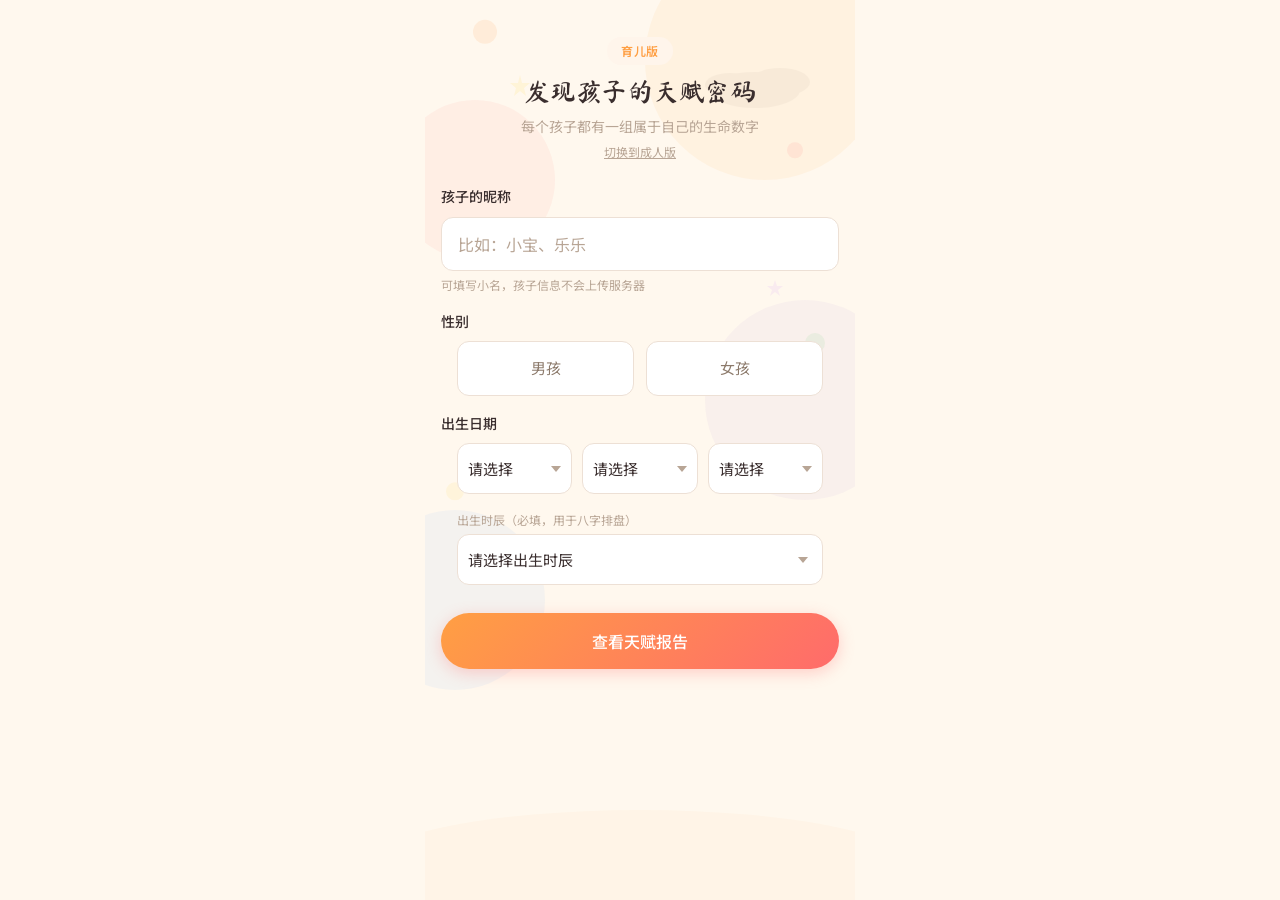
==== commit 7edf324e: "Add no-cache headers to dev server, add console.log debug for type param detection" ====
--- a/input.html
+++ b/input.html
@@ -234,6 +234,8 @@
   var urlParams = new URLSearchParams(window.location.search);
   var isAdult = urlParams.get('type') === 'adult';
 
+  console.log('[input] type param:', urlParams.get('type'), 'isAdult:', isAdult);
+
   var babyColor = '#FF9F43';
   var adultColor = '#9B72CF';
   var modeColor = isAdult ? adultColor : babyColor;
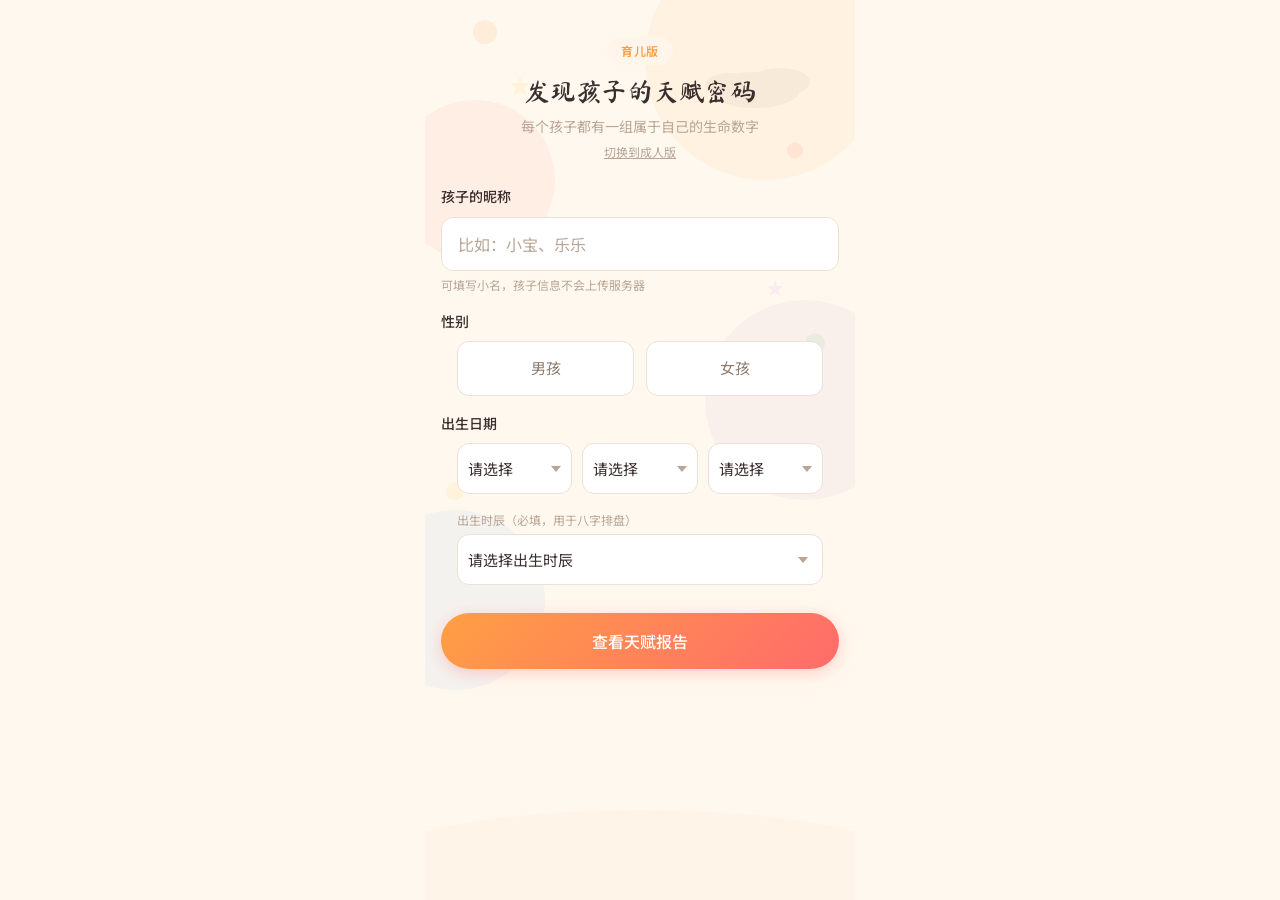
==== commit dab44f4b: "Add sessionStorage fallback for type detection between index and input pages" ====
--- a/input.html
+++ b/input.html
@@ -233,8 +233,18 @@
   // ═══ Type-based switching ═══
   var urlParams = new URLSearchParams(window.location.search);
   var isAdult = urlParams.get('type') === 'adult';
-
-  console.log('[input] type param:', urlParams.get('type'), 'isAdult:', isAdult);
+  var storedMode = '';
+
+  // Fallback: sessionStorage (set by index page card click)
+  if (!urlParams.get('type')) {
+    storedMode = sessionStorage.getItem('pageMode');
+    if (storedMode === 'adult') isAdult = true;
+    else if (storedMode === 'baby') isAdult = false;
+  }
+  // Clear after use to avoid stale state
+  sessionStorage.removeItem('pageMode');
+
+  console.log('[input] type param:', urlParams.get('type'), 'stored:', storedMode, 'isAdult:', isAdult);
 
   var babyColor = '#FF9F43';
   var adultColor = '#9B72CF';
